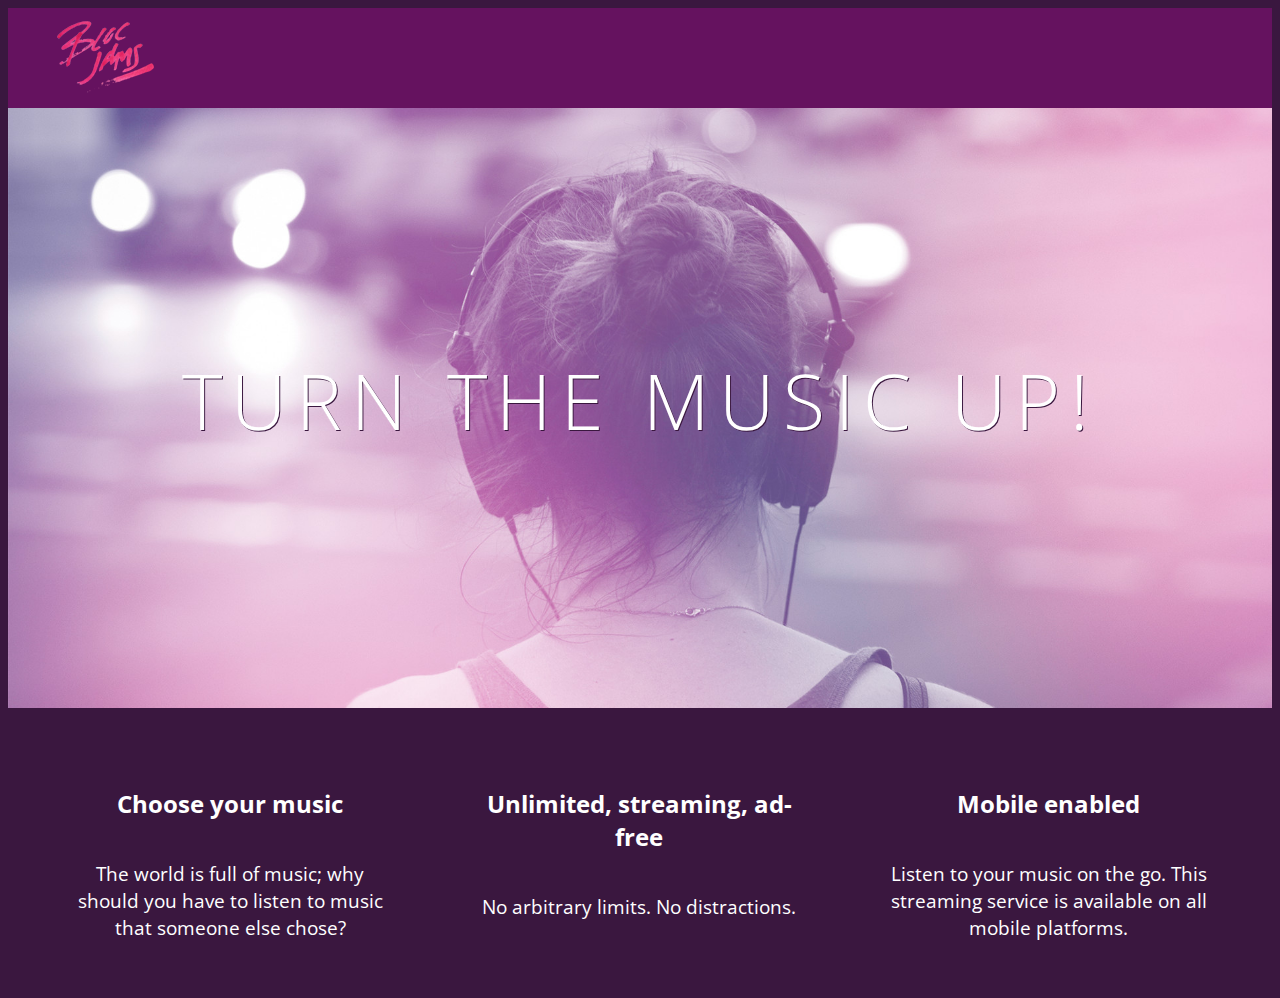
==== index.html @ ee0a6ba0 "Checkpoint 4 Assignment Clearfix" ====
<!DOCTYPE html>
<html>
<head>
  <title>Bloc Jams</title>
  <meta name="viewport" content="width=device-width, initial-scale=1">
  <link rel="stylesheet" type="text/css" href="http://fonts.googleapis.com/css?family=Open+Sans:400,800,600,700,300">
  <link rel="stylesheet" type="text/css" href="http://code.ionicframework.com/ionicons/2.0.1/css/ionicons.min.css">
  <link rel="stylesheet" type="text/css" href="styles/normalize.css">
  <link rel="stylesheet" type="text/css" href="styles/main.css">
  <link rel="stylesheet" type="text/css" href="styles/landing.css"
</head>
<body class="landing">
  <nav class="navbar"> <!-- navigation bar -->
    <img src="assets/images/bloc_jams_logo.png" alt="bloc jams logo" class="logo">
  </nav>
  <section class="hero-content"> <!-- hero content -->
      <h1 class="hero-title">Turn the music up!</h1>
  </section>
  <section class="selling-points container clearfix"> <!-- selling points -->
    <div class="point column third">
       <span class="ion-music-note"></span>
       <h5 class="point-title">Choose your music</h5>
       <p class="point-description">The world is full of music; why should you have to listen to music that someone else chose?</p>
    </div>
    <div class="point column third">
       <span class="ion-radio-waves"></span>
       <h5 class="point-title">Unlimited, streaming, ad-free</h5>
       <p class="point-description">No arbitrary limits. No distractions.</p>
    </div>
    <div class="point column third">
       <span class="ion-iphone"></span>
       <h5 class="point-title">Mobile enabled</h5>
       <p class="point-description">Listen to your music on the go. This streaming service is available on all mobile platforms.</p>
    </div>
  </section>
</body>
</html>
---- styles/main.css ----
*, *::before, *::after {
     -moz-box-sizing: border-box;
     -webkit-box-sizing: border-box;
     box-sizing: border-box;
 }

html {
   height: 100%; /* makes sure out HTML takes up 100% of the browser window */
   font-size: 100%;
}

body {
  font-family: 'Open Sans';
  color: white;
  min-height: 100%;
}

.navbar {
  padding: 0.5rem;
  background-color: rgb(101,18,95);
}

.navbar .logo {
  position: relative;
  left: 2rem;
}

.container {
     margin: 0 auto;
     max-width: 64rem;
 }

 @media (min-width: 640px) {
     html { font-size: 112%; }

     .column {
         float: left;
         padding-left: 1rem;
         padding-right: 1rem;
     }
     .column.full { width: 100%; }
     .column.two-thirds { width: 66.7%; }
     .column.half { width: 50%; }
     .column.third { width: 33.3%; }
     .column.fourth { width: 25%; }
     .column.flow-opposite { float: right; }
 }

 @media (min-width: 1024px) {
      html { font-size: 120%; }
  }

  .clearfix::before,
  .clearfix::after {
     content: " ";
     display: table;
  }

  .clearfix::after {
     clear: both;
  }
---- styles/landing.css ----
body.landing {
    background-color: rgb(58,23,63);
}

.hero-content {
    position: relative;
    min-height: 600px;
    background-image: url(../assets/images/bloc_jams_bg.jpg);
    background-repeat: no-repeat;
    background-position: center center;
    background-size: cover;
}

.hero-content .hero-title {
    position: absolute;
    top: 40%;
    -webkit-transform: translateY(-50%);
    -moz-transform: translateY(-50%);
    transform: translateY(-50%);
    width: 100%;
    text-align: center;
    font-size: 4rem;
    font-weight: 300;
    text-transform: uppercase;
    letter-spacing: 0.5rem;
    text-shadow: 1px 1px 0px rgb(58,23,63);
}

.selling-points {
    position: relative;

}

.point {

    position: relative;
    padding: 2rem;
  
    text-align: center;
}

.point  .point-title {
    font-size: 1.25rem;
}

.ion-music-note,
.ion-radio-waves,
.ion-iphone {
    color: rgb(233,50,117);
    font-size: 5rem;
}
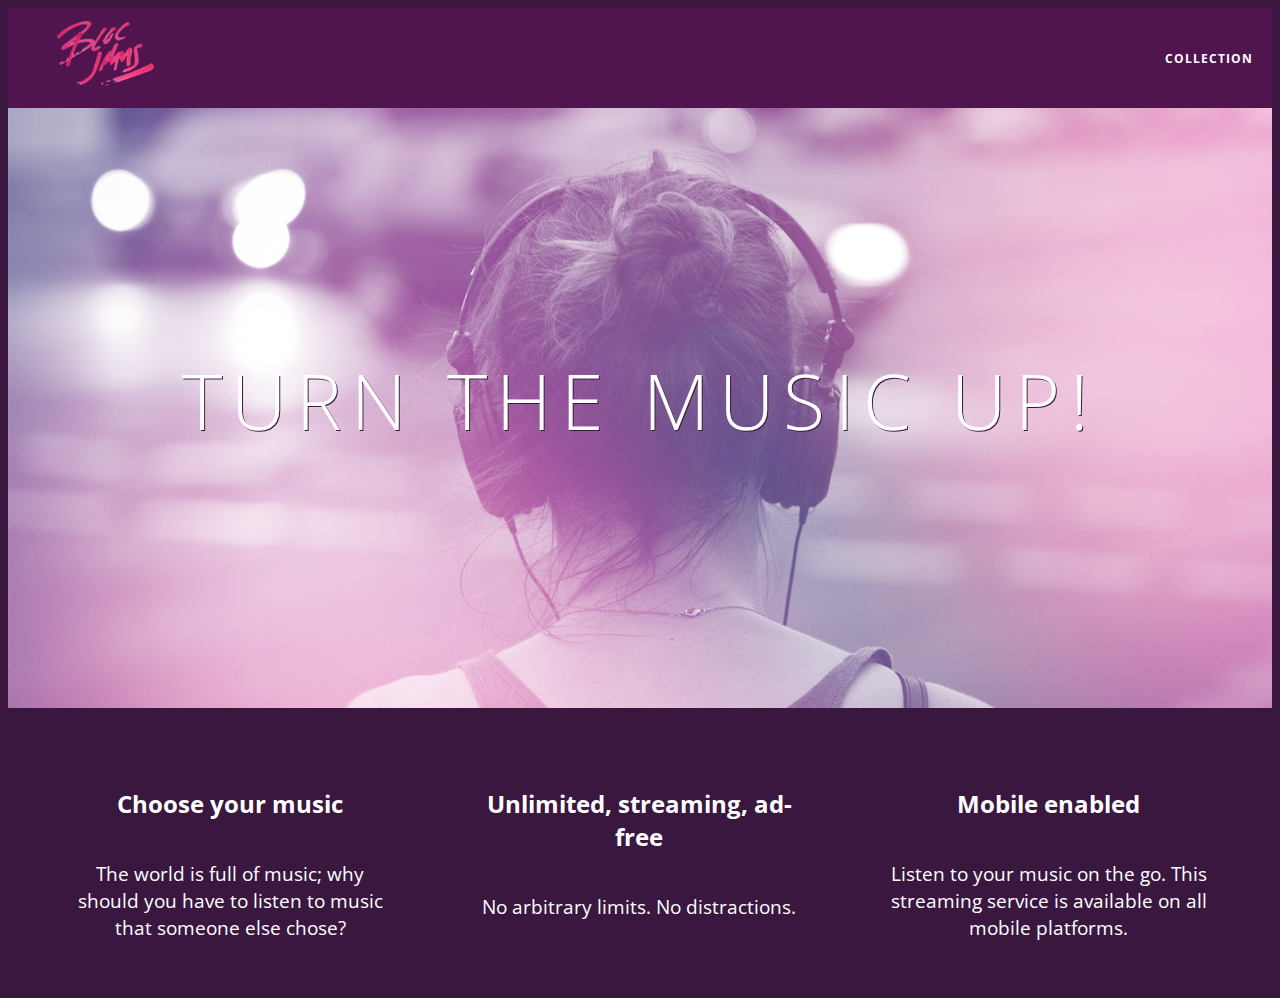
==== commit 74f0ccfc: "Checkpoint 5 work2" ====
--- a/index.html
+++ b/index.html
@@ -11,7 +11,13 @@
 </head>
 <body class="landing">
   <nav class="navbar"> <!-- navigation bar -->
-    <img src="assets/images/bloc_jams_logo.png" alt="bloc jams logo" class="logo">
+    <a href="index.html" class="logo">
+             <img src="assets/images/bloc_jams_logo.png" alt="bloc jams logo">
+         </a>
+         <div class="links-container">
+             <a href="collection.html" class="navbar-link">collection</a>
+         </div>
+
   </nav>
   <section class="hero-content"> <!-- hero content -->
       <h1 class="hero-title">Turn the music up!</h1>
--- a/styles/main.css
+++ b/styles/main.css
@@ -16,14 +16,46 @@
 }
 
 .navbar {
-  padding: 0.5rem;
-  background-color: rgb(101,18,95);
+   position: relative;
+   padding: 0.5rem;
+   background-color: rgba(101,18,95,0.5);
+   z-index: 1;
 }
 
 .navbar .logo {
   position: relative;
   left: 2rem;
+  cursor: pointer;
 }
+
+.navbar .links-container {
+     display: table;
+     position: absolute;
+     top: 0;
+     right: 0;
+     height: 100px;
+     color: white;
+ }
+
+ .links-container .navbar-link {
+     display: table-cell;
+     position: relative;
+     height: 100%;
+     padding-left: 1rem;
+     padding-right: 1rem;
+     vertical-align: middle;
+     color: white;
+     font-size: 0.625rem;
+     letter-spacing: 0.05rem;
+     font-weight: 700;
+     text-transform: uppercase;
+     text-decoration: none;
+     cursor: pointer;
+     }
+
+.links-container .navbar-link:hover {
+      color: rgb(233,50,117);
+  }
 
 .container {
      margin: 0 auto;
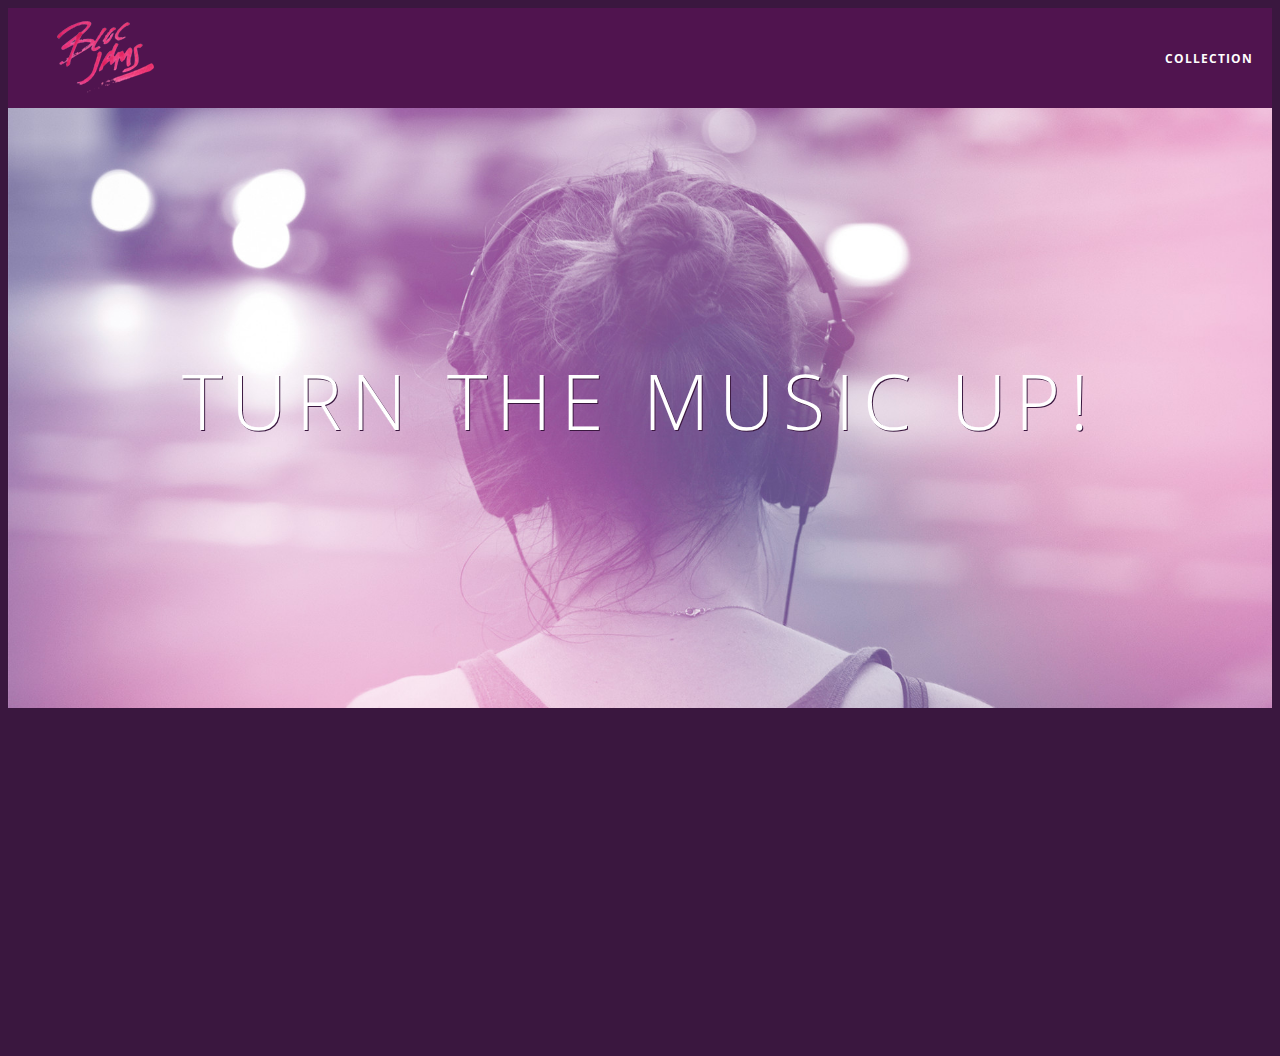
==== commit 9a3ed07d: "Checkpoint 8 Coursework" ====
--- a/index.html
+++ b/index.html
@@ -39,5 +39,6 @@
        <p class="point-description">Listen to your music on the go. This streaming service is available on all mobile platforms.</p>
     </div>
   </section>
+  <script src="scripts/landing.js"></script>
 </body>
 </html>
--- a/styles/main.css
+++ b/styles/main.css
@@ -57,9 +57,16 @@
       color: rgb(233,50,117);
   }
 
+.links-container .navbar-link:active {
+  background-color: white;
+}
 .container {
      margin: 0 auto;
      max-width: 64rem;
+ }
+
+ .container.narrow {
+   max-width: 56rem;
  }
 
  @media (min-width: 640px) {
--- a/styles/landing.css
+++ b/styles/landing.css
@@ -35,8 +35,17 @@
 
     position: relative;
     padding: 2rem;
-  
     text-align: center;
+    opacity: 0;
+    -webkit-transform: scaleX(0.9) translateY(3rem);
+    -moz-transform: scaleX(0.9) translateY(3rem);
+    transform: scaleX(0.9) translateY(3rem);
+    -webkit-transition: all 0.25s ease-in-out;
+    -moz-transition: all 0.25s ease-in-out;
+    transition: all 0.25s ease-in-out;
+    -webkit-transition-delay: 0.2s;
+    -moz-transition-delay: 0.2s;
+    transition-delay: 0.2s;
 }
 
 .point  .point-title {
